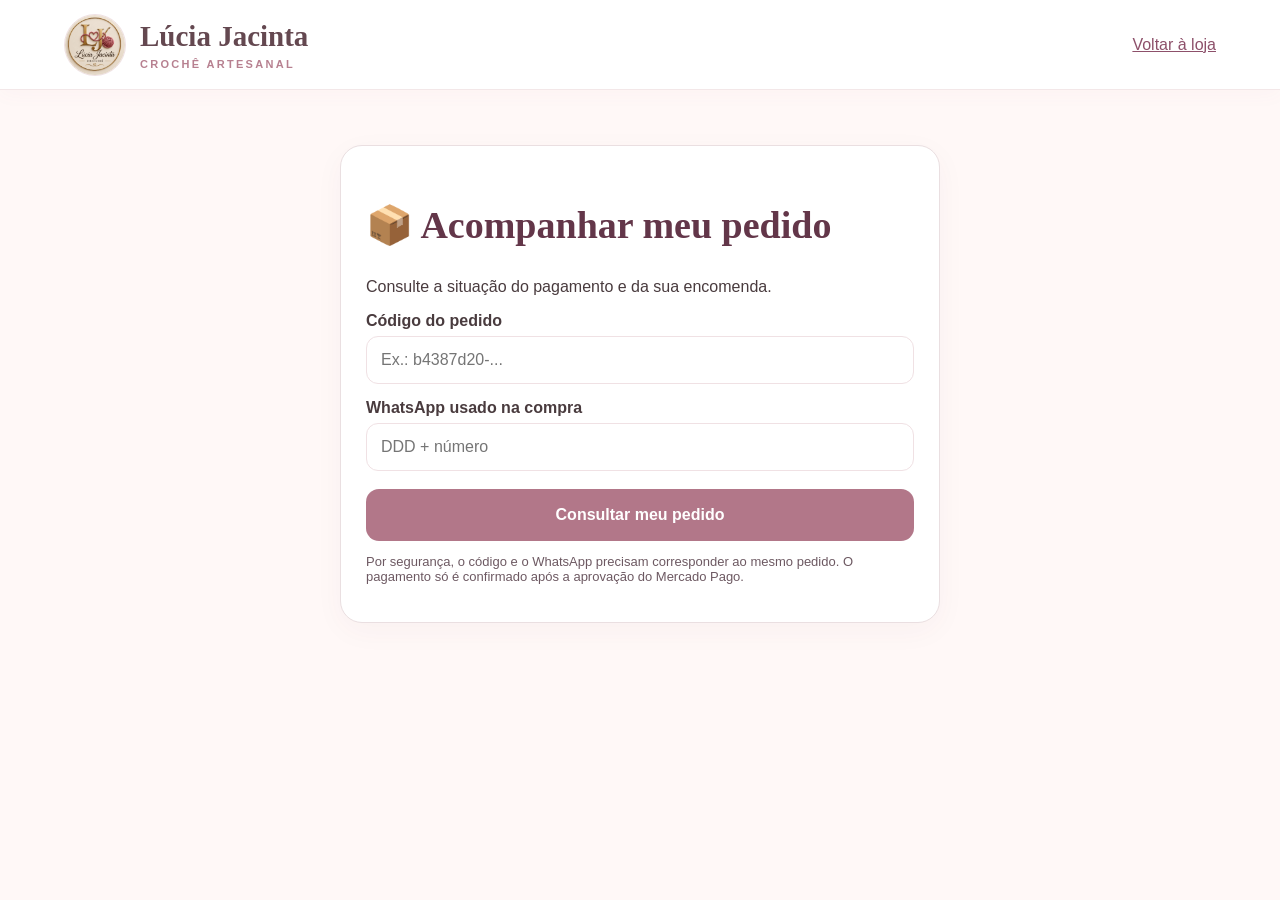
==== acompanhar.html @ 96bd4a97 "Criar pagina publica de acompanhamento de encomendas por codigo e WhatsApp" ====
<!doctype html><html lang="pt-BR"><head><meta charset="utf-8"><meta name="viewport" content="width=device-width,initial-scale=1"><title>Acompanhar encomenda | Lúcia Jacinta Crochê</title><link rel="stylesheet" href="style.css?v=466"><style>body{background:#fff8f7}.track-wrap{max-width:640px;margin:35px auto;padding:20px}.track-card{background:#fff;border:1px solid #eadfe1;border-radius:22px;padding:25px;box-shadow:0 8px 30px #6336490a}.track-card h1{font:700 clamp(26px,6vw,38px) Georgia,serif;color:#633649}.track-card label{display:block;margin:15px 0 6px;font-weight:600}.track-card input{width:100%;box-sizing:border-box}.track-card button{width:100%;margin-top:18px}.track-result{margin-top:20px;border-radius:15px;background:#fff6f9;padding:18px;line-height:1.7}.track-steps{display:grid;gap:8px;margin:12px 0}.track-step{padding:10px;border-radius:10px;background:#f2edf0;color:#796e73}.track-step.done{background:#e6f5ea;color:#236c42}.track-step.current{outline:2px solid #a96783;font-weight:700}.track-note{font-size:13px;color:#6d5962}a{color:#8d506a}</style></head><body><header class="header"><a href="/" class="brand"><img src="assets/logo.jpg" alt=""><span><strong>Lúcia Jacinta</strong><small>CROCHÊ ARTESANAL</small></span></a><a href="/">Voltar à loja</a></header><main class="track-wrap"><section class="track-card"><h1>📦 Acompanhar meu pedido</h1><p>Consulte a situação do pagamento e da sua encomenda.</p><form id="trackForm"><label for="code">Código do pedido</label><input class="field" id="code" required placeholder="Ex.: b4387d20-..." autocomplete="off"><label for="phone">WhatsApp usado na compra</label><input class="field" id="phone" type="tel" inputmode="tel" required placeholder="DDD + número" autocomplete="tel"><button class="btn" id="lookup" type="submit">Consultar meu pedido</button></form><div id="result" class="track-result" role="status" aria-live="polite" hidden></div><p class="track-note">Por segurança, o código e o WhatsApp precisam corresponder ao mesmo pedido. O pagamento só é confirmado após a aprovação do Mercado Pago.</p></section></main><script>(()=>{'use strict';const $=x=>document.getElementById(x);const qs=new URLSearchParams(location.search);if(qs.get('id'))$('code').value=qs.get('id');const names={recebido:'Pedido recebido',producao:'Em produção',pronto:'Pronto para envio',enviado:'Enviado',entregue:'Entregue'};const stages=Object.keys(names);$('trackForm').addEventListener('submit',async e=>{e.preventDefault();const id=$('code').value.trim(),phone=$('phone').value.replace(/\D/g,'');const el=$('result');el.hidden=false;el.textContent='Consultando pedido...';$('lookup').disabled=true;try{const r=await fetch('/api/status-pedido?tracking=1&id='+encodeURIComponent(id)+'&phone='+encodeURIComponent(phone),{cache:'no-store'});const data=await r.json();if(!r.ok)throw Error(data.error||'Não foi possível consultar');const payment={approved:'✅ Pagamento confirmado',pending:'⏳ Aguardando pagamento',rejected:'❌ Pagamento recusado',cancelled:'❌ Pagamento cancelado',refunded:'↩️ Pagamento estornado'}[data.status]||'⏳ Pagamento em análise';el.replaceChildren();const title=document.createElement('strong');title.textContent=payment;el.append(title);if(data.status==='approved'){const heading=document.createElement('p');heading.textContent='Andamento da encomenda:';el.append(heading);const list=document.createElement('div');list.className='track-steps';const n=stages.indexOf(data.andamento);stages.forEach((stage,i)=>{const step=document.createElement('div');step.className='track-step'+(i<=n?' done':'')+(i===n?' current':'');step.textContent=(i<=n?'✓ ':'○ ')+names[stage];list.append(step)});el.append(list)}else{const note=document.createElement('p');note.textContent='O andamento da produção ficará disponível após a confirmação do pagamento.';el.append(note)}}catch(err){el.textContent=err.message}finally{$('lookup').disabled=false}})})();</script></body></html>
---- style.css ----
:root{--wine:#633649;--pink:#a26980;--ink:#36292e;--muted:#776d70;--bg:#fffaf8;--line:#eadfe3}*{box-sizing:border-box}html{scroll-behavior:smooth}body{margin:0;background:var(--bg);color:var(--ink);font-family:Arial,Helvetica,sans-serif}button,input,select{font:inherit}button{cursor:pointer}a{color:inherit}.header{height:90px;background:#fff;display:flex;align-items:center;justify-content:space-between;gap:12px;padding:12px max(5%,calc((100% - 1180px)/2));border-bottom:1px solid var(--line);position:relative;z-index:2}.brand{display:flex;align-items:center;gap:14px;text-decoration:none;min-width:0}.brand img{width:62px;height:62px;object-fit:cover;border-radius:50%;border:1px solid var(--line)}.brand strong{display:block;font:700 clamp(20px,3vw,29px) Georgia,serif;white-space:nowrap}.brand small{display:block;color:var(--pink);font-weight:700;letter-spacing:2.3px;margin-top:5px;font-size:11px}.bag{border:1px solid var(--line);background:white;padding:11px 15px;border-radius:40px;white-space:nowrap;font-weight:700}.bag b{display:inline-grid;place-items:center;min-width:36px;height:36px;padding:0 8px;border-radius:50%;background:var(--wine);color:#fff;margin-left:5px}.hero{background:linear-gradient(140deg,#fffaf8,#f9eaed);padding:66px 5% 58px}.hero-content{max-width:1140px;margin:auto;display:grid;grid-template-columns:1.15fr .85fr;gap:36px;align-items:center}.eyebrow{display:block;color:#a16a7e;font-size:12px;font-weight:800;letter-spacing:3px}.hero h1{font:700 clamp(44px,6vw,75px)/1.08 Georgia,serif;margin:24px 0}.hero h1 em{color:var(--pink)}.hero p{font-size:19px;line-height:1.7;color:var(--muted);max-width:570px}.btn{display:inline-block;border:0;background:var(--wine);color:white;text-decoration:none;border-radius:13px;padding:17px 24px;font-weight:700;margin-top:16px;text-align:center}.btn:hover{background:#4c2938}.features{color:var(--wine);font-weight:700;line-height:2.2;margin-top:26px}.hero-art{text-align:center;display:flex;flex-direction:column;align-items:center;gap:10px}.hero-art img{display:block;width:min(100%,390px);aspect-ratio:1;object-fit:cover;border-radius:50%;filter:drop-shadow(0 15px 24px #63364925)}.hero-art span{background:#fff;padding:17px 22px;border-radius:18px;font:23px Georgia,serif;box-shadow:0 10px 28px #63364915}.section{max-width:1180px;margin:auto;padding:75px 5%}.section h2,.about h2{font:700 clamp(32px,4vw,46px)/1.16 Georgia,serif;margin:12px 0}.muted{color:var(--muted)}.tools{display:flex;gap:12px;margin:28px 0;flex-wrap:wrap}.tools input,.tools select,.field{border:1px solid var(--line);border-radius:12px;padding:14px;background:white;color:var(--ink)}.tools input{flex:1;min-width:180px}.tools select{min-width:190px}.products{display:grid;grid-template-columns:repeat(3,minmax(0,1fr));gap:22px}.product{background:white;border:1px solid var(--line);border-radius:18px;overflow:hidden;box-shadow:0 8px 28px #6336490a}.product img{width:100%;aspect-ratio:1;object-fit:cover;background:#f5edf0}.product-body{padding:17px}.product h3{font:700 22px Georgia,serif;margin:8px 0}.product .price{color:var(--wine);font-weight:800;font-size:19px}.product button{width:100%;border:0;background:var(--wine);color:white;padding:12px;border-radius:10px;font-weight:700}.about{text-align:center;background:#f4e8eb;padding:65px 6%}.about img{display:block;width:140px;height:140px;object-fit:cover;border-radius:50%;margin:0 auto 22px}.about p{max-width:560px;margin:16px auto;line-height:1.8;color:var(--muted)}footer{text-align:center;padding:30px;color:var(--muted)}.backdrop{position:fixed;inset:0;background:#0007;z-index:10}.backdrop[hidden]{display:none}.cart-panel{position:fixed;right:0;top:0;height:100dvh;width:min(420px,100%);background:white;z-index:11;box-shadow:-8px 0 35px #0002;display:flex;flex-direction:column;transform:translateX(110%);transition:transform .25s}.cart-panel.open{transform:translateX(0)}.cart-head,.cart-footer{padding:22px;border-bottom:1px solid var(--line)}.cart-head{display:flex;align-items:center;justify-content:space-between}.cart-head h2{margin:0;font:700 28px Georgia,serif}.icon-btn{border:0;background:transparent;font-size:22px}.cart-footer{border-top:1px solid var(--line);margin-top:auto}.cart-footer p{display:flex;justify-content:space-between}.full{width:100%}#cartItems{padding:18px 22px;overflow:auto}.cart-item{border-bottom:1px solid var(--line);padding:14px 0}.cart-item strong{display:block}.cart-item button{margin:8px 5px 0 0;border:1px solid var(--line);border-radius:8px;padding:6px 11px;background:white}.admin-shell{max-width:1100px;margin:0 auto;padding:32px 5%}.admin-card{background:white;border:1px solid var(--line);border-radius:18px;padding:24px;margin-bottom:20px}.admin-card h2{font:700 27px Georgia,serif}.admin-grid{display:grid;grid-template-columns:repeat(2,minmax(0,1fr));gap:14px}.admin-grid label{display:flex;flex-direction:column;gap:6px;font-weight:700}.admin-grid .wide{grid-column:1/-1}.admin-grid textarea{min-height:90px;resize:vertical}.admin-list{display:grid;gap:10px}.admin-item{display:flex;gap:12px;align-items:center;justify-content:space-between;padding:12px;border:1px solid var(--line);border-radius:12px}.admin-item img{width:65px;height:65px;object-fit:cover;border-radius:8px}.admin-item button,.secondary-btn{border:1px solid var(--line);border-radius:8px;padding:9px;background:white}.error{color:#a02742}.success{color:#286b45}[hidden]{display:none!important}@media(max-width:700px){.header{height:82px;padding:10px 4%}.brand img{width:50px;height:50px}.brand{gap:9px}.brand strong{font-size:clamp(17px,4.5vw,24px)}.brand small{font-size:9px;letter-spacing:1.4px}.bag{padding:8px;font-size:13px}.bag b{min-width:30px;height:30px}.hero{padding:36px 5% 42px}.hero-content{grid-template-columns:minmax(0,1fr);gap:24px}.hero h1{font-size:clamp(37px,9.5vw,52px);margin:17px 0;overflow-wrap:break-word}.hero p{font-size:16px;line-height:1.65}.features{margin-top:20px;font-size:14px}.hero-art img{width:min(70vw,270px)}.hero-art span{font-size:19px;padding:14px 17px}.section{padding:45px 5%}.products{grid-template-columns:repeat(2,minmax(0,1fr));gap:12px}.product-body{padding:12px}.product h3{font-size:17px}.product .price{font-size:16px}.tools select{flex:1}.admin-grid{grid-template-columns:1fr}}@media(max-width:380px){.products{grid-template-columns:1fr}.brand strong{font-size:17px}}


/* V3.5.1 — refinamentos para celular */
@media(max-width:700px){
  .hero-content{gap:18px}
  .hero-art{margin-top:2px}
  .hero-art img{width:min(68vw,255px);object-fit:contain}
  .hero-art span{position:static;transform:none}
  .hero p{margin-bottom:16px}
  .features{line-height:1.9}
}
button:focus-visible,a:focus-visible,input:focus-visible,select:focus-visible,textarea:focus-visible{outline:3px solid #a26980;outline-offset:2px}

.secondary-checkout{margin-top:10px;background:#fff!important;color:#633649!important;border:1px solid #633649!important}.checkout-note{display:block;margin-top:12px;color:#665b60;line-height:1.5}.admin-card,.admin-grid,.admin-grid label{min-width:0}.admin-grid input,.admin-grid textarea{max-width:100%;box-sizing:border-box}.admin-item{overflow-wrap:anywhere}

/* V3.7 — atmosfera acolhedora, casa e artesanato */
:root{--wine:#694b43;--pink:#a77775;--ink:#3d322d;--muted:#766e65;--bg:#fcf8f2;--line:#e9dfd2}
body{background:var(--bg)}
.header{background:#fffdf9;border-bottom-color:#e8dfd1;box-shadow:0 2px 16px #4e39200a}
.brand small{color:#98736b}
.bag{background:#f9f2e9;border-color:#e9dccc}
.bag b{background:#795449}
.hero{background:radial-gradient(circle at 85% 12%,#f5e4d9 0,transparent 45%),linear-gradient(135deg,#fffaf1 0%,#f6eee5 62%,#f5e7df 100%);position:relative}
.hero h1{letter-spacing:-1.6px}
.hero h1 em{color:#a16d69}
.hero p{color:#6f625a}
.eyebrow{color:#a17469}
.features{color:#79574b}
.hero-art img{border:8px solid #fffaf3;box-shadow:0 20px 50px #7d5e4429}
.hero-art span{background:#fffdf9;color:#77574e;border:1px solid #f0e2d5}
.btn,.product button{background:#755348;border-radius:12px;transition:transform .18s,background .18s,box-shadow .18s}
.btn:hover,.product button:hover{background:#5c4037;transform:translateY(-2px);box-shadow:0 9px 20px #5c40371d}
.section{padding-top:82px;padding-bottom:85px}
.section h2,.about h2{color:#4e3b32}
.tools input,.tools select{border-color:#e4d9cc;background:#fffefa}
.product{border:1px solid #eadfd3;border-radius:22px;background:#fffdfa;box-shadow:0 12px 32px #6d503510;transition:transform .2s,box-shadow .2s}
.product:hover{transform:translateY(-4px);box-shadow:0 18px 38px #6d50351c}
.product img{background:#f4ede3}
.product-body{padding:20px}
.product .price{color:#795449}
.about{background:linear-gradient(145deg,#f4e8dd,#f8efe5);border-top:1px solid #e9dccc;border-bottom:1px solid #e9dccc}
.about img{border:6px solid #fff9f2;box-shadow:0 10px 24px #71513b1f}
.cart-panel{background:#fffdf9}
.cart-footer{background:#fcf6ed}
.secondary-checkout{background:#755348!important;color:#fff!important;border-color:#755348!important}
.secondary-checkout:hover{background:#5c4037!important}
.checkout-note{color:#76685e}
@media(max-width:700px){.hero{padding-top:42px}.hero h1{letter-spacing:-.8px}.section{padding-top:56px;padding-bottom:62px}.product-body{padding:14px}.product{border-radius:16px}.hero-art img{border-width:5px}}

/* V3.8: navegação por abas e inspiração de ambientes */
.site-tabs{display:flex;justify-content:center;gap:12px;padding:13px 18px;background:#fffdf9;border-bottom:1px solid #eadfd3;position:relative;z-index:2;overflow-x:auto;scrollbar-width:thin}
.site-tabs a{display:inline-flex;align-items:center;justify-content:center;text-align:center;white-space:nowrap;padding:12px 19px;border-radius:30px;text-decoration:none;color:#735c50;font-weight:700;font-size:14px;transition:.2s}
.site-tabs a:hover,.site-tabs a.active{background:#755348;color:white}
.tab-view[hidden]{display:none!important}
.story-page,.inspiration-page{max-width:1180px;margin:0 auto;padding:75px 5% 90px;min-height:62vh}
.story-layout{display:grid;grid-template-columns:.85fr 1.15fr;align-items:center;gap:65px}
.story-visual{background:linear-gradient(145deg,#f4e5da,#e9d1c1);border-radius:34px;padding:50px 30px;text-align:center;box-shadow:0 20px 45px #65473112}
.story-visual img{width:min(75%,290px);aspect-ratio:1;object-fit:cover;border-radius:50%;border:9px solid #fffaf4;box-shadow:0 16px 35px #624c3922}
.story-visual span{display:block;margin-top:22px;font:italic 24px Georgia,serif;color:#795449}
.story-copy h1,.inspiration-intro h1{font:700 clamp(36px,4.7vw,58px)/1.15 Georgia,serif;color:#513c32;margin:17px 0 24px}
.story-copy p,.inspiration-intro p{font-size:17px;line-height:1.85;color:#71645c}
.inspiration-intro{text-align:center;max-width:750px;margin:0 auto 40px}
.room-grid{display:grid;grid-template-columns:repeat(2,minmax(0,1fr));gap:25px}
.room-card{border-radius:25px;overflow:hidden;background:#fffdf9;border:1px solid #e9dccc;box-shadow:0 14px 36px #674a3411}
.room-art{min-height:215px;display:grid;place-items:center;font-size:92px;background:linear-gradient(145deg,#f3e8db,#dfc9b6)}
.room-kitchen .room-art{background:linear-gradient(145deg,#f3eee1,#d9dfcf)}
.room-bath .room-art{background:linear-gradient(145deg,#f5e8e2,#d9dfe0)}
.room-table .room-art{background:linear-gradient(145deg,#f7eddf,#e6d4bd)}
.room-copy{padding:25px 29px 29px}
.room-copy small{color:#9b7665;font-weight:800;letter-spacing:2px}
.room-copy h2{font:700 29px Georgia,serif;margin:10px 0;color:#513c32}
.room-copy p{color:#76685e;line-height:1.65}
.room-copy a{display:inline-block;margin-top:10px;color:#755348;font-weight:800}
.inspiration-note{text-align:center;margin-top:30px;color:#85766b;font-size:13px}
@media(max-width:700px){.site-tabs{justify-content:flex-start;gap:5px;padding:10px}.site-tabs a{font-size:12px;padding:10px 12px}.story-page,.inspiration-page{padding:45px 5% 65px}.story-layout{grid-template-columns:1fr;gap:30px}.story-visual{padding:32px 18px}.story-visual img{width:180px}.room-grid{grid-template-columns:1fr;gap:18px}.room-art{min-height:160px;font-size:72px}.room-copy{padding:20px}.room-copy h2{font-size:25px}}

/* V3.9 — ajustes finais de navegação e apresentação mobile */
.site-tabs{gap:8px;align-items:center}
.site-tabs a{background:transparent!important;color:#735c50!important;border:1px solid transparent;flex-shrink:0}
.site-tabs a:hover{background:#f4ebe3!important;color:#65483d!important}
.site-tabs a.active,.site-tabs a[aria-current="page"]{background:#755348!important;color:#fff!important;border-color:#755348!important}
.site-tabs a:not(.active){box-shadow:none!important}
.hero-art img{width:min(100%,260px)}
.hero-art span{font-size:18px;padding:11px 18px}
@media(max-width:700px){
.header{height:74px}
.brand img{width:45px;height:45px}
.brand strong{font-size:clamp(17px,4.3vw,23px)}
.site-tabs{display:grid;grid-template-columns:.68fr 1.12fr 1.45fr;gap:5px;padding:9px 8px;overflow:visible}
.site-tabs a{white-space:normal;line-height:1.2;min-height:44px;font-size:clamp(10px,2.6vw,13px);padding:7px 4px;border-radius:12px;letter-spacing:-.2px}
.hero{padding:28px 5% 30px}
.hero-content{gap:12px}
.hero h1{font-size:clamp(31px,8vw,43px);line-height:1.12;margin:12px 0}
.hero p{font-size:15px;line-height:1.55;margin:0 0 9px}
.hero .eyebrow{font-size:10px;letter-spacing:2px}
.hero .btn{padding:13px 18px;margin-top:10px}
.features{margin-top:12px;line-height:1.65;font-size:12px}
.hero-art{margin-top:0}
.hero-art img{width:min(42vw,155px);border-width:4px}
.hero-art span{font-size:14px;padding:8px 12px}
.section{padding-top:35px}
}

/* V4.1 — vitrine delicada rosé e creme */
:root{--wine:#a56b7b;--pink:#b77e8e;--ink:#493b3e;--muted:#807278;--bg:#fffaf9;--line:#f0e1e4}
body{background:var(--bg);color:var(--ink)}
.top-ribbon{text-align:center;background:#b78090;color:#fff;font-size:12px;font-weight:700;letter-spacing:.35px;padding:9px 10px}
.header{background:#fff;box-shadow:0 3px 20px #a56b7b0a;border-color:#f3e7e8}
.brand strong{color:#644850}.brand small{color:#b78090}
.bag{background:#fff8f8;border-color:#edd8de;color:#76515d}.bag b{background:#b78090}
.hero{background:radial-gradient(circle at 80% 15%,#f5dfe5 0,transparent 45%),linear-gradient(125deg,#fffdfb 0%,#fff4f5 55%,#f7e9e9 100%);padding:62px 5%}
.hero h1{color:#543b44;letter-spacing:-1.5px;font-size:clamp(43px,5.4vw,70px)}
.hero h1 em{color:#b67a8b;font-style:italic}
.hero p{color:#76666c;line-height:1.7}
.eyebrow{color:#b27789}
.btn,.product button{background:#b27789;color:white;border-radius:13px}
.btn:hover,.product button:hover{background:#925d70}
.features{color:#a46d7c}
.hero-art img{border-color:#fff;box-shadow:0 18px 55px #b6809130}
.hero-art span{color:#946777;background:#fffdfd;border-color:#f3dfe5}
.trust-strip{display:grid;grid-template-columns:repeat(3,1fr);gap:15px;max-width:1180px;margin:0 auto;padding:24px 5%;border-bottom:1px solid #f0e3e7}
.trust-strip>div{text-align:center;padding:9px 10px}
.trust-strip strong{display:block;font-size:14px;color:#926170;margin-bottom:6px}
.trust-strip span{font-size:12px;color:#82757b}
.section{padding-top:65px}
.section h2,.brand-story h2,.how-order h2,.faq-section h2{font:700 clamp(29px,4vw,44px)/1.2 Georgia,serif;color:#64454f}
.category-shortcuts{display:flex;gap:9px;flex-wrap:wrap;margin:25px 0 14px}
.category-shortcuts button{border:1px solid #ead5dc;background:#fff;color:#946878;padding:10px 17px;border-radius:30px;font-weight:700;font-size:13px}
.category-shortcuts button.selected,.category-shortcuts button:hover{background:#b27789;color:#fff}
.tools{margin:12px 0 25px}.tools input,.tools select{background:white;border-color:#ead9de}
.product{background:#fff;border:1px solid #f0e1e4;box-shadow:0 12px 34px #ab788c12;border-radius:20px}
.product img{background:#fdf2f5;display:block}
.product-body{padding:18px}.product h3{color:#634751}
.product .price{color:#ac6c80}
.product button{padding:13px}
.product .product-description{color:#807278;font-size:13px;line-height:1.5;min-height:1.5em}
.brand-story{background:linear-gradient(120deg,#f9ebef,#fff7f7);padding:75px 5%}
.brand-story-inner{max-width:1020px;margin:auto;display:grid;grid-template-columns:300px 1fr;gap:65px;align-items:center}
.story-mark{background:#fff;border-radius:50%;padding:22px;box-shadow:0 15px 45px #b4778a24}
.story-mark img{width:100%;aspect-ratio:1;object-fit:cover;border-radius:50%}
.brand-story h2{margin:13px 0}.brand-story p{font-size:17px;color:#7a6870;line-height:1.8}
.story-link{font-weight:800;color:#a66b7d;text-decoration:none}
.how-order,.faq-section{max-width:1150px;margin:auto;padding:70px 5%;text-align:center}
.order-steps{display:grid;grid-template-columns:repeat(3,1fr);gap:18px;margin-top:30px;text-align:left}
.order-steps article{padding:28px;background:#fff;border:1px solid #f0e1e4;border-radius:20px}
.order-steps b{font:700 30px Georgia,serif;color:#d2a3b1}
.order-steps h3{font:700 22px Georgia,serif;color:#694b55;margin:12px 0}
.order-steps p{color:#817178;line-height:1.6;margin:0}
.faq-section{padding-top:30px;max-width:830px}
.faq-section details{text-align:left;background:#fff;border:1px solid #eedfe3;border-radius:13px;margin:12px 0;padding:17px 20px}
.faq-section summary{cursor:pointer;font-weight:700;color:#694d56}
.faq-section details p{color:#817178;line-height:1.7;margin-bottom:0}
.floating-whatsapp{position:fixed;right:18px;bottom:18px;z-index:8;background:#288d61;color:white;padding:13px 18px;border-radius:40px;box-shadow:0 8px 28px #214c3b44;text-decoration:none;font-weight:800;font-size:14px}
footer{background:#f9edef;color:#826d75;padding:35px 15px;font-size:13px}
footer p{margin:7px 0}.footer-brand{font:700 23px Georgia,serif;color:#7f5866;margin-bottom:9px}.footer-brand span{color:#c58c9e}
.secondary-checkout{background:#b27789!important;border-color:#b27789!important;color:white!important}
@media(max-width:700px){
.top-ribbon{font-size:10px;padding:8px}
.header{height:70px}.brand img{width:44px;height:44px}
.hero{padding:30px 5% 30px}
.hero-content{gap:13px}
.hero h1{font-size:clamp(32px,8.2vw,43px);line-height:1.14;letter-spacing:-.8px;margin:13px 0}
.hero p{font-size:15px;line-height:1.55;margin:0 0 9px}
.hero .eyebrow{font-size:10px;letter-spacing:1.8px}
.hero .btn{padding:13px 17px;margin-top:9px}
.features{font-size:12px;line-height:1.7;margin-top:13px}
.hero-art img{width:min(40vw,145px);border-width:4px}
.hero-art span{font-size:13px;padding:8px 12px}
.trust-strip{grid-template-columns:1fr 1fr;gap:0;padding:14px 3%}
.trust-strip>div{padding:9px 5px}
.trust-strip>div:last-child{grid-column:1/-1}
.trust-strip strong{font-size:12px}.trust-strip span{font-size:11px}
.section{padding-top:40px}
.category-shortcuts{flex-wrap:nowrap;overflow-x:auto;padding-bottom:6px;scrollbar-width:thin}
.category-shortcuts button{white-space:nowrap;padding:9px 13px}
.product-body{padding:12px}.product h3{font-size:17px}
.product .product-description{font-size:12px}
.brand-story{padding:42px 6%}
.brand-story-inner{grid-template-columns:1fr;gap:22px;text-align:center}
.story-mark{max-width:155px;margin:auto;padding:10px}
.brand-story p{font-size:15px}
.how-order,.faq-section{padding:45px 5%}
.order-steps{grid-template-columns:1fr;gap:12px}
.order-steps article{padding:20px}
.floating-whatsapp{right:12px;bottom:12px;padding:13px;border-radius:50%;width:49px;height:49px;display:grid;place-items:center;font-size:24px}
.floating-whatsapp span{display:none}
}

/* V4.3 — abertura delicada animada */
.welcome-screen{position:fixed;inset:0;z-index:100;background:radial-gradient(circle at 50% 40%,#fff 0%,#fff9f9 43%,#f6e4e9 100%);display:grid;place-items:center;overflow:hidden;transition:opacity .6s ease,visibility .6s ease}
.welcome-screen.welcome-hide{opacity:0;visibility:hidden;pointer-events:none}
.welcome-glow{position:absolute;width:min(86vw,440px);height:min(86vw,440px);border:1px solid #e9cbd5;border-radius:50%;box-shadow:0 0 0 25px #f8e9ee99,0 0 0 55px #f7e8ed70;animation:welcomePulse 2.6s ease-in-out infinite}
.welcome-center{position:relative;text-align:center;padding:25px;width:100%;max-width:410px;animation:welcomeRise .85s both}
.welcome-logo-wrap{width:min(66vw,250px);height:min(66vw,250px);margin:0 auto 26px;border-radius:50%;overflow:hidden;background:#f8e9e6;border:7px solid #fff;box-shadow:0 16px 50px #a7728640;animation:welcomeFloat 3s ease-in-out infinite}
.welcome-logo{display:block;width:100%;height:100%;object-fit:cover;border-radius:50%}
.welcome-title{font:700 clamp(25px,7vw,36px) Georgia,serif;color:#76505e}
.welcome-center p{color:#ac7888;font:italic 19px Georgia,serif;margin:12px 0 22px}
.welcome-sound,.welcome-skip{display:block;margin:9px auto;border:1px solid #dfbdc8;background:#fffafc;color:#97677a;border-radius:30px;padding:11px 19px;font-weight:700}
.welcome-skip{background:#b27789;color:#fff;border-color:#b27789}
@keyframes welcomeRise{from{opacity:0;transform:translateY(22px) scale(.96)}to{opacity:1;transform:translateY(0) scale(1)}}
@keyframes welcomeFloat{0%,100%{transform:translateY(0)}50%{transform:translateY(-9px)}}
@keyframes welcomePulse{0%,100%{transform:scale(.96);opacity:.65}50%{transform:scale(1.04);opacity:1}}
@media(prefers-reduced-motion:reduce){.welcome-glow,.welcome-center,.welcome-logo-wrap{animation:none}.welcome-screen{transition:none}}

/* V4.6 — mensagens de destaque rotativas */
.hero-announcement{min-height:300px}
.hero-message-in{animation:heroMessageIn .65s ease both}
@keyframes heroMessageIn{from{opacity:.2;transform:translateY(10px)}to{opacity:1;transform:translateY(0)}}
.hero-dots{display:flex;align-items:center;gap:10px;margin:10px 0 6px}
.hero-dots button{appearance:none;width:12px;height:12px;border:1px solid #bb8293;background:#fff;border-radius:20px;padding:0;transition:width .3s,background .3s}
.hero-dots button.active{width:34px;background:#b27789;border-color:#b27789}
.hero-dots button:focus-visible{outline:3px solid #9a6175;outline-offset:3px}
@media(max-width:700px){.hero-announcement{min-height:235px}.hero-dots{margin-top:5px}}
@media(max-width:380px){.hero-announcement{min-height:270px}}
@media(prefers-reduced-motion:reduce){.hero-message-in{animation:none}.hero-dots button{transition:none}}

/* Checkout mobile: campos sempre contidos na sacola */
#customerDetails{width:100%;min-width:0;max-width:100%;box-sizing:border-box;overflow-wrap:anywhere}
#customerDetails *,#customerDetails *::before,#customerDetails *::after{box-sizing:border-box}
#customerDetails input,#customerDetails textarea{display:block;width:100%;max-width:100%;min-width:0;box-sizing:border-box;font:inherit}
#customerDetails>div{min-width:0;width:100%;max-width:100%}
#customerDetails>div>input{min-width:0;width:100%;max-width:100%}
#customerDetails textarea{resize:vertical;white-space:normal;overflow-wrap:break-word}
@media(max-width:420px){#customerDetails>div{grid-template-columns:minmax(0,1fr) minmax(0,1fr)!important;gap:8px!important}#customerDetails input,#customerDetails textarea{font-size:16px;padding:12px 10px}#customerDetails{gap:10px!important}}

/* Sacola: formulario rolavel e acoes sempre visiveis no rodape */
.cart-panel{min-height:0;overflow:hidden}
.cart-head{flex:0 0 auto}
.cart-footer{flex:1 1 auto;min-height:0;overflow-y:auto;overscroll-behavior:contain;margin-top:0;padding-bottom:max(24px,env(safe-area-inset-bottom));-webkit-overflow-scrolling:touch}
#cartItems{flex:0 1 auto;min-height:0;max-height:24vh;overflow-y:auto}
.cart-footer #customerDetails{padding-bottom:12px!important}
.cart-footer #checkoutOnline,.cart-footer #checkout{position:relative;display:block;width:100%;margin-top:10px}
.cart-footer #checkoutOnline[hidden]{display:none}
@media(max-width:700px){.cart-panel{height:100dvh;max-height:100dvh}.cart-head{padding:16px 20px}.cart-footer{padding:16px 20px max(26px,env(safe-area-inset-bottom))}#cartItems{padding:10px 20px;max-height:18vh}}

/* V4.7: sacola com rolagem unica, acoes fixas e campos animados */
.cart-panel{display:flex;flex-direction:column;height:100dvh;max-height:100dvh;overflow:hidden}
.cart-head{flex:0 0 auto;min-height:76px;z-index:2;background:#fff}
.cart-scroll{flex:1 1 auto;min-height:0;overflow-y:auto;overflow-x:hidden;overscroll-behavior:contain;-webkit-overflow-scrolling:touch}
.cart-scroll #cartItems{max-height:none;overflow:visible;min-height:0;padding:14px 20px}
.cart-scroll .cart-footer{display:block;overflow:visible;flex:none;margin:0;padding:16px 20px 20px;border-top:1px solid var(--line);background:#fff8f0}
.cart-actions{flex:0 0 auto;z-index:3;background:#fffaf8;border-top:1px solid var(--line);padding:12px 20px max(12px,env(safe-area-inset-bottom));box-shadow:0 -5px 20px #36292e12;display:grid;gap:9px}
.cart-actions .btn{width:100%;display:block;margin:0!important;min-height:48px;border-radius:13px;transition:transform .18s ease,box-shadow .18s ease,filter .18s ease}
.cart-actions .btn:active{transform:scale(.98)}
.cart-actions .btn:not(:disabled):hover{filter:brightness(1.04);box-shadow:0 6px 16px #63364924}
.cart-actions #checkoutOnline[hidden]{display:none!important}
.cart-actions .checkout-note{font-size:11px;line-height:1.35;text-align:center;display:block;color:var(--muted)}
#customerDetails .field{transition:border-color .2s ease,box-shadow .2s ease,background-color .2s ease,transform .2s ease;border-radius:14px}
#customerDetails .field:focus{outline:0;border-color:#b27789;box-shadow:0 0 0 3px #b2778926;background:#fff;transform:translateY(-1px)}
#customerDetails .field:not(:placeholder-shown):valid{background:#fffdfd}
#zipLookupStatus:not(:empty){padding:8px 11px;background:#f4e9ed;border-radius:10px;animation:checkoutFade .3s ease}
.cart-panel.open .cart-actions{animation:checkoutFade .25s ease both}
@keyframes checkoutFade{from{opacity:.6;transform:translateY(8px)}to{opacity:1;transform:translateY(0)}}
@media(max-width:700px){.cart-scroll #cartItems{max-height:none;padding:12px 18px}.cart-scroll .cart-footer{padding:14px 18px}.cart-actions{padding:10px 18px max(12px,env(safe-area-inset-bottom))}.cart-head{padding:14px 18px}}
@media(prefers-reduced-motion:reduce){#customerDetails .field,.cart-actions .btn{transition:none}.cart-panel.open .cart-actions,#zipLookupStatus:not(:empty){animation:none}}

/* V4.8: cabeçalho premium e controles da sacola perfeitamente alinhados */
.cart-head{background:linear-gradient(125deg,#fff 0%,#fff4f7 100%);border-bottom:1px solid #e9d5dd;box-shadow:0 3px 15px #6336490b;min-height:84px}
.cart-head h2{display:flex;align-items:center;gap:10px;font:700 clamp(24px,5.5vw,32px) Georgia,serif;color:#633649;letter-spacing:-.5px;min-width:0}
.cart-head-icon{display:inline-grid;place-items:center;width:40px;height:40px;flex:0 0 40px;border-radius:14px;background:#f4dce5;font:22px Arial,sans-serif;box-shadow:inset 0 0 0 1px #e9c7d4}
.cart-head .icon-btn{width:44px;height:44px;flex:0 0 44px;border-radius:50%;display:grid;place-items:center;transition:background .2s,transform .2s;color:#633649}
.cart-head .icon-btn:hover,.cart-head .icon-btn:focus-visible{background:#f5dfe7;transform:rotate(90deg)}
.cart-scroll #cartItems{padding:16px 20px 20px!important;max-height:none!important;overflow:visible!important;flex:none!important}
.cart-item{display:flex;flex-direction:column;gap:5px;min-height:136px;padding:14px 0 20px!important;overflow:visible}
.cart-item strong{font-size:17px;line-height:1.35}
.cart-item>span{display:block;color:#6d5962;font-size:15px}
.cart-item-actions{display:flex;align-items:center;justify-content:flex-start;gap:12px;flex-wrap:nowrap;margin-top:7px;min-height:44px}
.cart-quantity{display:flex;align-items:center;gap:8px;flex:0 0 auto}
.cart-item-actions button{margin:0!important;min-width:43px;height:43px;display:inline-flex;align-items:center;justify-content:center;padding:7px 12px;border-radius:12px!important;border:1px solid #e6d9df;background:#fff;transition:transform .18s,background .18s,box-shadow .18s}
.cart-item-actions button:active{transform:scale(.91)}
.cart-item-actions button:hover{background:#f9eaf0;box-shadow:0 3px 10px #63364917}
.cart-item-actions .cart-remove{min-width:0;color:#8a4860;font-weight:600;padding:7px 14px;white-space:nowrap}
@media(max-width:380px){.cart-item-actions{gap:7px}.cart-quantity{gap:6px}.cart-item-actions button{min-width:40px;height:42px;padding:6px 9px}.cart-item-actions .cart-remove{padding:6px 10px}.cart-head-icon{width:34px;height:34px;flex-basis:34px}}
@media(prefers-reduced-motion:reduce){.cart-head .icon-btn,.cart-item-actions button{transition:none}}

/* V4.9: movimento suave e continuo da cestinha e titulo */
.cart-head{overflow:hidden}
.cart-head-icon{will-change:transform;animation:ljBasketSway 2.4s ease-in-out infinite;transform-origin:50% 85%}
.cart-head h2{animation:ljTitleGlide 2.8s ease-in-out infinite;transform-origin:left center;will-change:transform}
@keyframes ljBasketSway{0%,100%{transform:translateX(-3px) rotate(-6deg)}50%{transform:translateX(4px) rotate(6deg)}}
@keyframes ljTitleGlide{0%,100%{transform:translateX(-2px)}50%{transform:translateX(4px)}}
@media(prefers-reduced-motion:reduce){.cart-head-icon,.cart-head h2{animation:none;will-change:auto}}
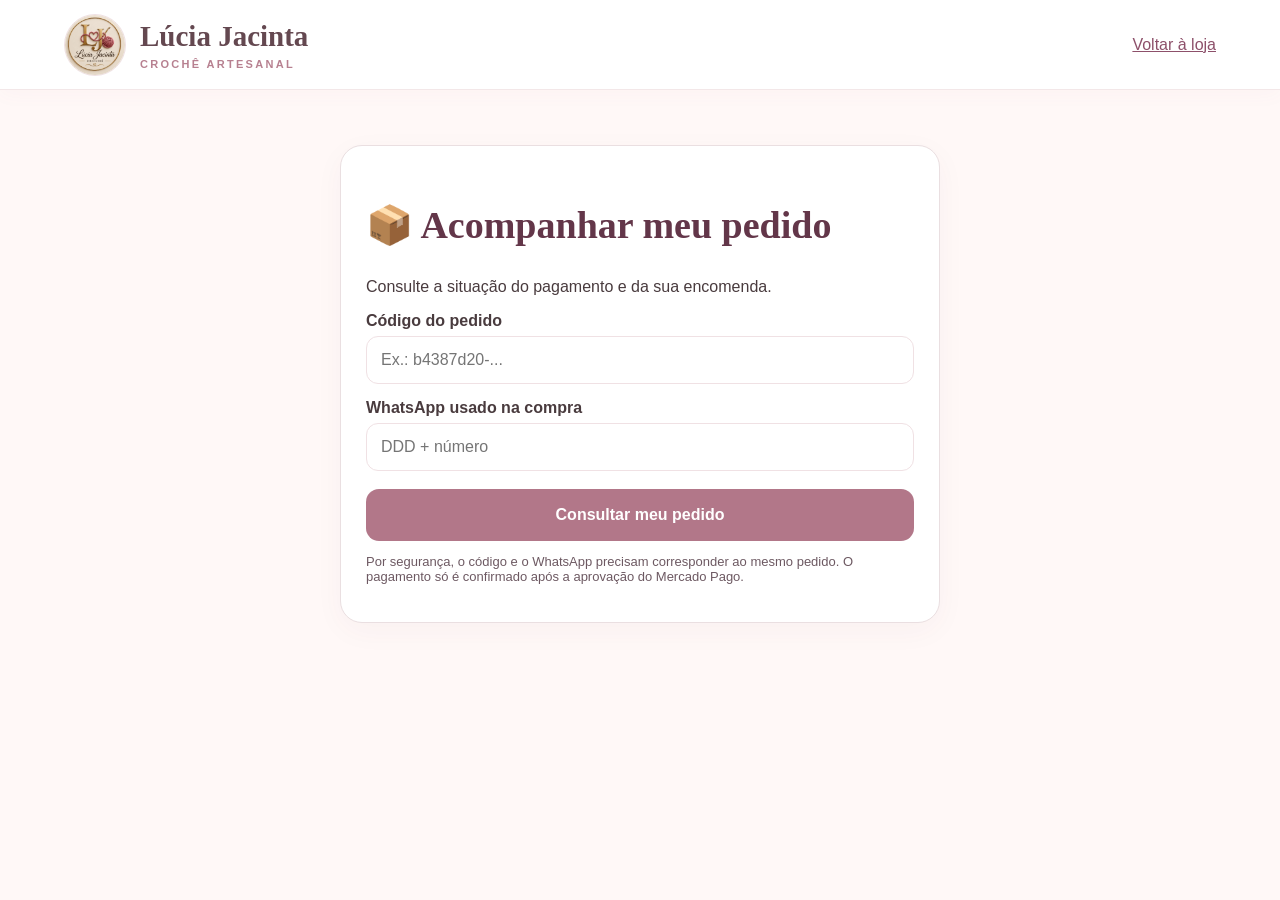
==== commit 71a2efc2: "Melhorar tratamento de erros e andamento no acompanhamento do cliente" ====
--- a/acompanhar.html
+++ b/acompanhar.html
@@ -1 +1 @@
-<!doctype html><html lang="pt-BR"><head><meta charset="utf-8"><meta name="viewport" content="width=device-width,initial-scale=1"><title>Acompanhar encomenda | Lúcia Jacinta Crochê</title><link rel="stylesheet" href="style.css?v=466"><style>body{background:#fff8f7}.track-wrap{max-width:640px;margin:35px auto;padding:20px}.track-card{background:#fff;border:1px solid #eadfe1;border-radius:22px;padding:25px;box-shadow:0 8px 30px #6336490a}.track-card h1{font:700 clamp(26px,6vw,38px) Georgia,serif;color:#633649}.track-card label{display:block;margin:15px 0 6px;font-weight:600}.track-card input{width:100%;box-sizing:border-box}.track-card button{width:100%;margin-top:18px}.track-result{margin-top:20px;border-radius:15px;background:#fff6f9;padding:18px;line-height:1.7}.track-steps{display:grid;gap:8px;margin:12px 0}.track-step{padding:10px;border-radius:10px;background:#f2edf0;color:#796e73}.track-step.done{background:#e6f5ea;color:#236c42}.track-step.current{outline:2px solid #a96783;font-weight:700}.track-note{font-size:13px;color:#6d5962}a{color:#8d506a}</style></head><body><header class="header"><a href="/" class="brand"><img src="assets/logo.jpg" alt=""><span><strong>Lúcia Jacinta</strong><small>CROCHÊ ARTESANAL</small></span></a><a href="/">Voltar à loja</a></header><main class="track-wrap"><section class="track-card"><h1>📦 Acompanhar meu pedido</h1><p>Consulte a situação do pagamento e da sua encomenda.</p><form id="trackForm"><label for="code">Código do pedido</label><input class="field" id="code" required placeholder="Ex.: b4387d20-..." autocomplete="off"><label for="phone">WhatsApp usado na compra</label><input class="field" id="phone" type="tel" inputmode="tel" required placeholder="DDD + número" autocomplete="tel"><button class="btn" id="lookup" type="submit">Consultar meu pedido</button></form><div id="result" class="track-result" role="status" aria-live="polite" hidden></div><p class="track-note">Por segurança, o código e o WhatsApp precisam corresponder ao mesmo pedido. O pagamento só é confirmado após a aprovação do Mercado Pago.</p></section></main><script>(()=>{'use strict';const $=x=>document.getElementById(x);const qs=new URLSearchParams(location.search);if(qs.get('id'))$('code').value=qs.get('id');const names={recebido:'Pedido recebido',producao:'Em produção',pronto:'Pronto para envio',enviado:'Enviado',entregue:'Entregue'};const stages=Object.keys(names);$('trackForm').addEventListener('submit',async e=>{e.preventDefault();const id=$('code').value.trim(),phone=$('phone').value.replace(/\D/g,'');const el=$('result');el.hidden=false;el.textContent='Consultando pedido...';$('lookup').disabled=true;try{const r=await fetch('/api/status-pedido?tracking=1&id='+encodeURIComponent(id)+'&phone='+encodeURIComponent(phone),{cache:'no-store'});const data=await r.json();if(!r.ok)throw Error(data.error||'Não foi possível consultar');const payment={approved:'✅ Pagamento confirmado',pending:'⏳ Aguardando pagamento',rejected:'❌ Pagamento recusado',cancelled:'❌ Pagamento cancelado',refunded:'↩️ Pagamento estornado'}[data.status]||'⏳ Pagamento em análise';el.replaceChildren();const title=document.createElement('strong');title.textContent=payment;el.append(title);if(data.status==='approved'){const heading=document.createElement('p');heading.textContent='Andamento da encomenda:';el.append(heading);const list=document.createElement('div');list.className='track-steps';const n=stages.indexOf(data.andamento);stages.forEach((stage,i)=>{const step=document.createElement('div');step.className='track-step'+(i<=n?' done':'')+(i===n?' current':'');step.textContent=(i<=n?'✓ ':'○ ')+names[stage];list.append(step)});el.append(list)}else{const note=document.createElement('p');note.textContent='O andamento da produção ficará disponível após a confirmação do pagamento.';el.append(note)}}catch(err){el.textContent=err.message}finally{$('lookup').disabled=false}})})();</script></body></html>+<!doctype html><html lang="pt-BR"><head><meta charset="utf-8"><meta name="viewport" content="width=device-width,initial-scale=1"><title>Acompanhar encomenda | Lúcia Jacinta Crochê</title><link rel="stylesheet" href="style.css?v=471"><style>body{background:#fff8f7}.track-wrap{max-width:640px;margin:35px auto;padding:20px}.track-card{background:#fff;border:1px solid #eadfe1;border-radius:22px;padding:25px;box-shadow:0 8px 30px #6336490a}.track-card h1{font:700 clamp(26px,6vw,38px) Georgia,serif;color:#633649}.track-card label{display:block;margin:15px 0 6px;font-weight:600}.track-card input{width:100%;box-sizing:border-box}.track-card button{width:100%;margin-top:18px}.track-result{margin-top:20px;border-radius:15px;background:#fff6f9;padding:18px;line-height:1.7}.track-steps{display:grid;gap:8px;margin:12px 0}.track-step{padding:10px;border-radius:10px;background:#f2edf0;color:#796e73}.track-step.done{background:#e6f5ea;color:#236c42}.track-step.current{outline:2px solid #a96783;font-weight:700}.track-note{font-size:13px;color:#6d5962}a{color:#8d506a}</style></head><body><header class="header"><a href="/" class="brand"><img src="assets/logo.jpg" alt=""><span><strong>Lúcia Jacinta</strong><small>CROCHÊ ARTESANAL</small></span></a><a href="/">Voltar à loja</a></header><main class="track-wrap"><section class="track-card"><h1>📦 Acompanhar meu pedido</h1><p>Consulte a situação do pagamento e da sua encomenda.</p><form id="trackForm"><label for="code">Código do pedido</label><input class="field" id="code" required placeholder="Ex.: b4387d20-..." autocomplete="off"><label for="phone">WhatsApp usado na compra</label><input class="field" id="phone" type="tel" inputmode="tel" required placeholder="DDD + número" autocomplete="tel"><button class="btn" id="lookup" type="submit">Consultar meu pedido</button></form><div id="result" class="track-result" role="status" aria-live="polite" hidden></div><p class="track-note">Por segurança, o código e o WhatsApp precisam corresponder ao mesmo pedido. O pagamento só é confirmado após a aprovação do Mercado Pago.</p></section></main><script>(()=>{'use strict';const $=x=>document.getElementById(x);const qs=new URLSearchParams(location.search);if(qs.get('id'))$('code').value=qs.get('id');const names={recebido:'Pedido recebido',producao:'Em produção',pronto:'Pronto para envio',enviado:'Enviado',entregue:'Entregue'};const stages=Object.keys(names);$('trackForm').addEventListener('submit',async e=>{e.preventDefault();const id=$('code').value.trim(),phone=$('phone').value.replace(/\D/g,'');const el=$('result');el.hidden=false;el.textContent='Consultando pedido...';$('lookup').disabled=true;try{const r=await fetch('/api/status-pedido?tracking=1&id='+encodeURIComponent(id)+'&phone='+encodeURIComponent(phone),{cache:'no-store'});const raw=await r.text();let data;try{data=JSON.parse(raw)}catch{throw Error('Não foi possível consultar agora. Atualize a página e tente novamente.')}if(!r.ok)throw Error(data.error||'Não foi possível consultar');const payment={approved:'✅ Pagamento confirmado',pending:'⏳ Aguardando pagamento',rejected:'❌ Pagamento recusado',cancelled:'❌ Pagamento cancelado',refunded:'↩️ Pagamento estornado'}[data.status]||'⏳ Pagamento em análise';el.replaceChildren();const title=document.createElement('strong');title.textContent=payment;el.append(title);if(data.status==='approved'){const heading=document.createElement('p');heading.textContent='Andamento da encomenda:';el.append(heading);const list=document.createElement('div');list.className='track-steps';const n=Math.max(0,stages.indexOf(data.andamento));stages.forEach((stage,i)=>{const step=document.createElement('div');step.className='track-step'+(i<=n?' done':'')+(i===n?' current':'');step.textContent=(i<=n?'✓ ':'○ ')+names[stage];list.append(step)});el.append(list)}else{const note=document.createElement('p');note.textContent='O andamento da produção ficará disponível após a confirmação do pagamento.';el.append(note)}}catch(err){el.textContent=err.message}finally{$('lookup').disabled=false}})})();</script></body></html>
--- a/style.css
+++ b/style.css
@@ -281,3 +281,46 @@
 @keyframes ljBasketSway{0%,100%{transform:translateX(-3px) rotate(-6deg)}50%{transform:translateX(4px) rotate(6deg)}}
 @keyframes ljTitleGlide{0%,100%{transform:translateX(-2px)}50%{transform:translateX(4px)}}
 @media(prefers-reduced-motion:reduce){.cart-head-icon,.cart-head h2{animation:none;will-change:auto}}
+
+/* V5.0: navegacao de acompanhamento responsiva sem sobrepor a marca */
+.header .track-link{display:inline-flex;align-items:center;justify-content:center;flex:0 0 auto;min-width:0;padding:11px 14px;border:1px solid #eadfe3;border-radius:28px;text-decoration:none;font-size:14px;font-weight:700;color:#8a4860;background:#fff6f9;white-space:nowrap;line-height:1.2;transition:background .2s,transform .2s}
+.header .track-link:hover{background:#f5e4ea;transform:translateY(-1px)}
+.header .brand{flex:1 1 auto;overflow:hidden}
+.header .brand span{min-width:0;overflow:hidden}
+@media(max-width:750px){.header{height:auto;min-height:104px;display:grid;grid-template-columns:minmax(0,1fr) auto;grid-template-areas:"brand brand" "tracking cart";gap:9px 12px;padding:12px 18px;align-items:center}.header .brand{grid-area:brand;width:100%;gap:10px}.header .brand img{width:48px;height:48px;flex:0 0 48px}.header .brand strong{font-size:clamp(20px,5.4vw,28px);white-space:nowrap;overflow:hidden;text-overflow:ellipsis}.header .brand small{font-size:9px;letter-spacing:1.6px;white-space:nowrap}.header .track-link{grid-area:tracking;justify-self:start;margin:0;padding:9px 13px;font-size:13px}.header .bag{grid-area:cart;justify-self:end;padding:7px 11px;font-size:14px}.header .bag b{min-width:30px;height:30px}.hero{padding-top:38px}}
+@media(max-width:350px){.header{padding:10px 12px;column-gap:6px}.header .track-link{font-size:12px;padding:8px}.header .brand strong{font-size:19px}}
+
+/* Botao animado de acompanhamento: brilho verde circular e seta oscilante */
+.header .track-animated{position:relative;isolation:isolate;overflow:hidden;gap:7px;border:1px solid #e4c8d3;background:linear-gradient(120deg,#fff6fa,#fffdfd);color:#76354f;box-shadow:0 2px 10px #67304a18;animation:trackButtonFloat 2.6s ease-in-out infinite}
+.header .track-animated .track-orbit{position:absolute;inset:-60%;z-index:-1;background:conic-gradient(from 0deg,transparent 0 25%,#3be46a 35%,#9cffaa 41%,transparent 51% 75%,#42e872 85%,transparent 96%);animation:trackGlowPulse 2.2s ease-in-out infinite;opacity:.45}
+.header .track-animated:before{content:'';position:absolute;inset:3px;border-radius:inherit;background:linear-gradient(125deg,#fff8fb,#fff);z-index:-1}
+.header .track-animated .track-pin{font-size:18px;filter:drop-shadow(0 1px 2px #a95677aa);animation:trackPinFloat 2s ease-in-out infinite}
+.header .track-animated .track-text{white-space:nowrap}
+.header .track-animated .track-arrow{font-size:18px;font-weight:900;color:#238b46;display:inline-block;animation:trackArrowMove 1.5s ease-in-out infinite alternate}
+.header .track-animated:hover{box-shadow:0 0 16px #52e67b88}
+@keyframes trackOrbitSpin{to{transform:rotate(360deg)}}
+@keyframes trackArrowMove{from{transform:translateX(-3px)}to{transform:translateX(5px)}}
+@keyframes trackPinFloat{0%,100%{transform:translateY(1px)}50%{transform:translateY(-3px)}}
+@keyframes trackButtonFloat{0%,100%{transform:translateY(0)}50%{transform:translateY(-2px)}}
+@media(prefers-reduced-motion:reduce){.header .track-animated,.header .track-animated .track-orbit,.header .track-animated .track-pin,.header .track-animated .track-arrow{animation:none}}
+
+.header .track-animated .track-pin-image{display:block;width:34px;height:34px;flex:0 0 34px;object-fit:contain;filter:drop-shadow(0 2px 2px #a9567766)}
+
+/* Brilho verde pulsante, sem girar */
+@keyframes trackGlowPulse{0%,100%{opacity:.15;filter:blur(4px);transform:scale(.96)}50%{opacity:.85;filter:blur(1px);transform:scale(1.04)}}
+.header .track-animated .track-orbit{inset:-6px;background:radial-gradient(ellipse at center,transparent 49%,#5cff85 68%,#37d865 80%,transparent 95%);border-radius:inherit;animation:trackGlowPulse 2.2s ease-in-out infinite;pointer-events:none}
+@media(prefers-reduced-motion:reduce){.header .track-animated .track-orbit{animation:none;opacity:.35}}
+
+/* WhatsApp: icone oficial em SVG, centralizado em desktop e celular */
+.floating-whatsapp{display:inline-flex;align-items:center;justify-content:center;gap:8px;box-sizing:border-box;line-height:1;min-width:52px;min-height:52px}
+.floating-whatsapp .whatsapp-symbol{display:block;width:27px;height:27px;flex:0 0 27px;fill:#fff}
+@media(max-width:750px){.floating-whatsapp{width:54px;height:54px;padding:0;right:14px;bottom:18px;border-radius:50%;display:flex;align-items:center;justify-content:center}.floating-whatsapp .whatsapp-symbol{width:29px;height:29px;flex-basis:29px}.floating-whatsapp span{display:none}}
+
+/* Ajuste final: WhatsApp centralizado e brilho rose sem rotacao */
+.floating-whatsapp{background:#b65b7d!important;color:#fff!important;box-shadow:0 7px 22px #a4477070!important;overflow:visible}
+.floating-whatsapp .whatsapp-symbol{display:block;width:30px;height:30px;flex:0 0 30px;stroke:#fff;fill:none;transform:none}
+.floating-whatsapp:hover{background:#a24c70!important;box-shadow:0 8px 25px #a4477088!important}
+.header .track-animated .track-orbit{background:radial-gradient(ellipse at center,transparent 45%,#f8aac8 68%,#d95b90 81%,transparent 96%)!important;animation:trackGlowPulse 2.2s ease-in-out infinite!important}
+.header .track-animated .track-arrow{color:#b44b78}
+.header .track-animated:hover{box-shadow:0 0 16px #e9a0be88}
+@media(prefers-reduced-motion:reduce){.header .track-animated .track-orbit{animation:none!important}}
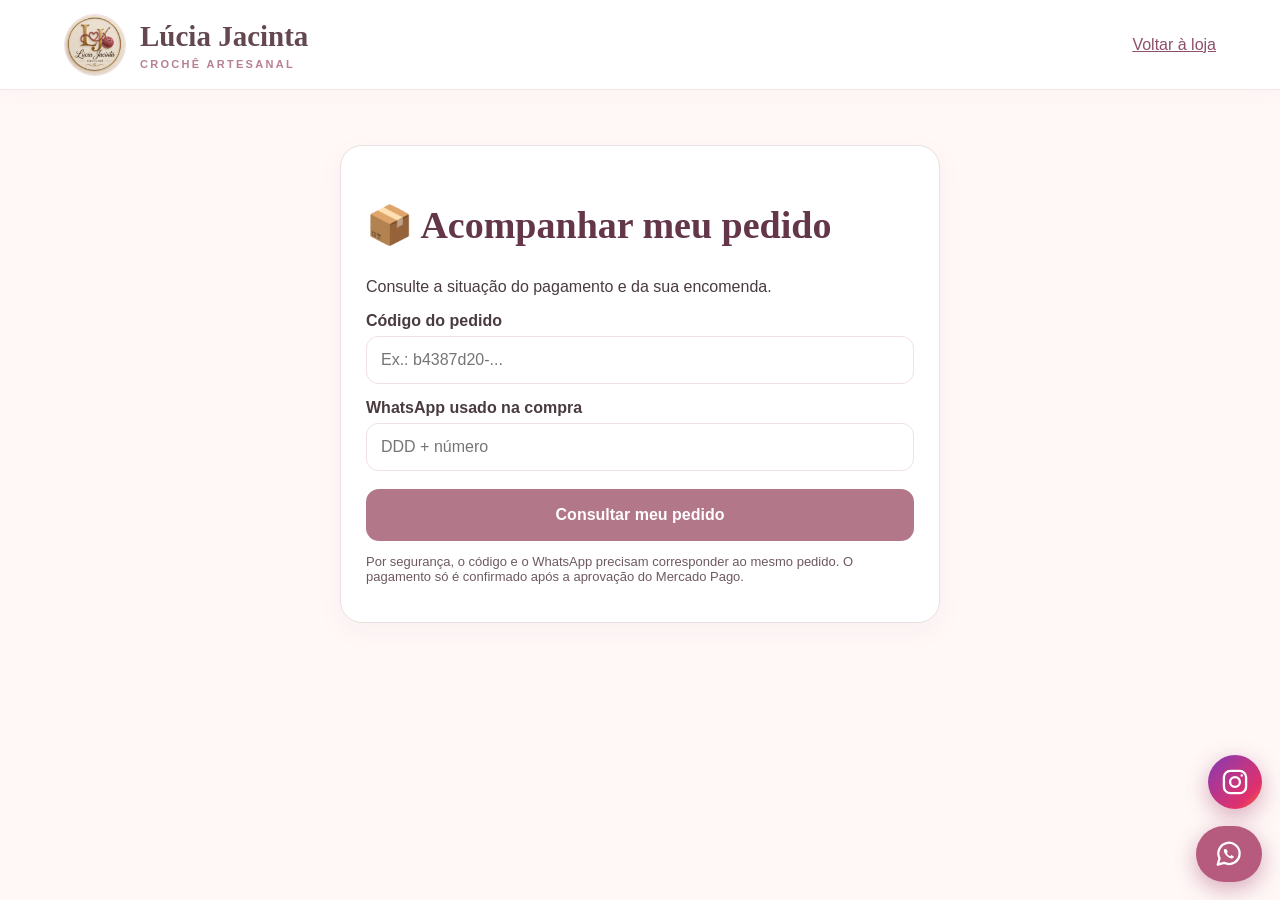
==== commit 2206c670: "Adicionar Instagram acima do WhatsApp no acompanhamento do cliente" ====
--- a/acompanhar.html
+++ b/acompanhar.html
@@ -1 +1 @@
-<!doctype html><html lang="pt-BR"><head><meta charset="utf-8"><meta name="viewport" content="width=device-width,initial-scale=1"><title>Acompanhar encomenda | Lúcia Jacinta Crochê</title><link rel="stylesheet" href="style.css?v=471"><style>body{background:#fff8f7}.track-wrap{max-width:640px;margin:35px auto;padding:20px}.track-card{background:#fff;border:1px solid #eadfe1;border-radius:22px;padding:25px;box-shadow:0 8px 30px #6336490a}.track-card h1{font:700 clamp(26px,6vw,38px) Georgia,serif;color:#633649}.track-card label{display:block;margin:15px 0 6px;font-weight:600}.track-card input{width:100%;box-sizing:border-box}.track-card button{width:100%;margin-top:18px}.track-result{margin-top:20px;border-radius:15px;background:#fff6f9;padding:18px;line-height:1.7}.track-steps{display:grid;gap:8px;margin:12px 0}.track-step{padding:10px;border-radius:10px;background:#f2edf0;color:#796e73}.track-step.done{background:#e6f5ea;color:#236c42}.track-step.current{outline:2px solid #a96783;font-weight:700}.track-note{font-size:13px;color:#6d5962}a{color:#8d506a}</style></head><body><header class="header"><a href="/" class="brand"><img src="assets/logo.jpg" alt=""><span><strong>Lúcia Jacinta</strong><small>CROCHÊ ARTESANAL</small></span></a><a href="/">Voltar à loja</a></header><main class="track-wrap"><section class="track-card"><h1>📦 Acompanhar meu pedido</h1><p>Consulte a situação do pagamento e da sua encomenda.</p><form id="trackForm"><label for="code">Código do pedido</label><input class="field" id="code" required placeholder="Ex.: b4387d20-..." autocomplete="off"><label for="phone">WhatsApp usado na compra</label><input class="field" id="phone" type="tel" inputmode="tel" required placeholder="DDD + número" autocomplete="tel"><button class="btn" id="lookup" type="submit">Consultar meu pedido</button></form><div id="result" class="track-result" role="status" aria-live="polite" hidden></div><p class="track-note">Por segurança, o código e o WhatsApp precisam corresponder ao mesmo pedido. O pagamento só é confirmado após a aprovação do Mercado Pago.</p></section></main><script>(()=>{'use strict';const $=x=>document.getElementById(x);const qs=new URLSearchParams(location.search);if(qs.get('id'))$('code').value=qs.get('id');const names={recebido:'Pedido recebido',producao:'Em produção',pronto:'Pronto para envio',enviado:'Enviado',entregue:'Entregue'};const stages=Object.keys(names);$('trackForm').addEventListener('submit',async e=>{e.preventDefault();const id=$('code').value.trim(),phone=$('phone').value.replace(/\D/g,'');const el=$('result');el.hidden=false;el.textContent='Consultando pedido...';$('lookup').disabled=true;try{const r=await fetch('/api/status-pedido?tracking=1&id='+encodeURIComponent(id)+'&phone='+encodeURIComponent(phone),{cache:'no-store'});const raw=await r.text();let data;try{data=JSON.parse(raw)}catch{throw Error('Não foi possível consultar agora. Atualize a página e tente novamente.')}if(!r.ok)throw Error(data.error||'Não foi possível consultar');const payment={approved:'✅ Pagamento confirmado',pending:'⏳ Aguardando pagamento',rejected:'❌ Pagamento recusado',cancelled:'❌ Pagamento cancelado',refunded:'↩️ Pagamento estornado'}[data.status]||'⏳ Pagamento em análise';el.replaceChildren();const title=document.createElement('strong');title.textContent=payment;el.append(title);if(data.status==='approved'){const heading=document.createElement('p');heading.textContent='Andamento da encomenda:';el.append(heading);const list=document.createElement('div');list.className='track-steps';const n=Math.max(0,stages.indexOf(data.andamento));stages.forEach((stage,i)=>{const step=document.createElement('div');step.className='track-step'+(i<=n?' done':'')+(i===n?' current':'');step.textContent=(i<=n?'✓ ':'○ ')+names[stage];list.append(step)});el.append(list)}else{const note=document.createElement('p');note.textContent='O andamento da produção ficará disponível após a confirmação do pagamento.';el.append(note)}}catch(err){el.textContent=err.message}finally{$('lookup').disabled=false}})})();</script></body></html>+<!doctype html><html lang="pt-BR"><head><meta charset="utf-8"><meta name="viewport" content="width=device-width,initial-scale=1"><title>Acompanhar encomenda | Lúcia Jacinta Crochê</title><link rel="stylesheet" href="style.css?v=484"><style>body{background:#fff8f7}.track-wrap{max-width:640px;margin:35px auto;padding:20px}.track-card{background:#fff;border:1px solid #eadfe1;border-radius:22px;padding:25px;box-shadow:0 8px 30px #6336490a}.track-card h1{font:700 clamp(26px,6vw,38px) Georgia,serif;color:#633649}.track-card label{display:block;margin:15px 0 6px;font-weight:600}.track-card input{width:100%;box-sizing:border-box}.track-card button{width:100%;margin-top:18px}.track-result{margin-top:20px;border-radius:15px;background:#fff6f9;padding:18px;line-height:1.7}.track-steps{display:grid;gap:8px;margin:12px 0}.track-step{padding:10px;border-radius:10px;background:#f2edf0;color:#796e73}.track-step.done{background:#e6f5ea;color:#236c42}.track-step.current{outline:2px solid #a96783;font-weight:700}.track-note{font-size:13px;color:#6d5962}a{color:#8d506a}</style></head><body><header class="header"><a href="/" class="brand"><img src="assets/logo.jpg" alt=""><span><strong>Lúcia Jacinta</strong><small>CROCHÊ ARTESANAL</small></span></a><a href="/">Voltar à loja</a></header><main class="track-wrap"><section class="track-card"><h1>📦 Acompanhar meu pedido</h1><p>Consulte a situação do pagamento e da sua encomenda.</p><form id="trackForm"><label for="code">Código do pedido</label><input class="field" id="code" required placeholder="Ex.: b4387d20-..." autocomplete="off"><label for="phone">WhatsApp usado na compra</label><input class="field" id="phone" type="tel" inputmode="tel" required placeholder="DDD + número" autocomplete="tel"><button class="btn" id="lookup" type="submit">Consultar meu pedido</button></form><div id="result" class="track-result" role="status" aria-live="polite" hidden></div><p class="track-note">Por segurança, o código e o WhatsApp precisam corresponder ao mesmo pedido. O pagamento só é confirmado após a aprovação do Mercado Pago.</p></section></main><a class="floating-instagram" href="https://www.instagram.com/ljcro_che?obrf=MWdkcGFkeTViNHphOA==" target="_blank" rel="noopener noreferrer" aria-label="Instagram da Lúcia Jacinta Crochê" title="Instagram"><svg viewBox="0 0 24 24" width="28" height="28" fill="none" stroke="currentColor" stroke-width="2" stroke-linecap="round" stroke-linejoin="round" aria-hidden="true"><rect x="2.5" y="2.5" width="19" height="19" rx="5.5"/><circle cx="12" cy="12" r="4.2"/><circle cx="17.8" cy="6.4" r="1" fill="currentColor" stroke="none"/></svg></a><a class="floating-whatsapp" href="https://wa.me/5561994022266" target="_blank" rel="noopener noreferrer" aria-label="Conversar com a loja pelo WhatsApp" title="WhatsApp"><svg class="whatsapp-symbol" xmlns="http://www.w3.org/2000/svg" viewBox="0 0 24 24" aria-hidden="true" fill="none" stroke="currentColor" stroke-width="1.8" stroke-linecap="round" stroke-linejoin="round"><path d="M20.5 11.5a8.5 8.5 0 0 1-12.4 7.55L3 20.5l1.45-5.1A8.5 8.5 0 1 1 20.5 11.5Z"/><path d="M8.6 7.9c-.4.2-.8 1-.7 1.7.2 2.3 3.4 5.5 5.8 5.9.8.1 1.6-.3 1.9-.8l.3-.8-2.1-1.1-.9 1c-1.1-.4-2.1-1.4-2.7-2.6l.9-.9-1.1-2.2-.9-.2Z" fill="currentColor" stroke="none"/></svg></a><script>(()=>{'use strict';const $=x=>document.getElementById(x);const qs=new URLSearchParams(location.search);if(qs.get('id'))$('code').value=qs.get('id');const names={recebido:'Pedido recebido',producao:'Em produção',pronto:'Pronto para envio',enviado:'Enviado',entregue:'Entregue'};const stages=Object.keys(names);let lastLookup=null;document.addEventListener('visibilitychange',()=>{if(document.visibilityState==='visible'&&lastLookup&&Date.now()-lastLookup.at>30000){$('trackForm').requestSubmit()}});$('trackForm').addEventListener('submit',async e=>{e.preventDefault();const id=$('code').value.trim(),phone=$('phone').value.replace(/\D/g,'');lastLookup={at:Date.now()};const el=$('result');el.hidden=false;el.textContent='Consultando pedido...';$('lookup').disabled=true;try{const r=await fetch('/api/status-pedido?tracking=1&id='+encodeURIComponent(id)+'&phone='+encodeURIComponent(phone),{cache:'no-store'});const raw=await r.text();let data;try{data=JSON.parse(raw)}catch{throw Error('Não foi possível consultar agora. Atualize a página e tente novamente.')}if(!r.ok)throw Error(data.error||'Não foi possível consultar');const payment={approved:'✅ Pagamento confirmado',pending:'⏳ Aguardando pagamento',rejected:'❌ Pagamento recusado',cancelled:'❌ Pagamento cancelado',refunded:'↩️ Pagamento estornado'}[data.status]||'⏳ Pagamento em análise';el.replaceChildren();const title=document.createElement('strong');title.textContent=payment;el.append(title);if(data.status==='approved'){const heading=document.createElement('p');heading.textContent='Andamento da encomenda:';el.append(heading);const list=document.createElement('div');list.className='track-steps';const n=Math.max(0,stages.indexOf(data.andamento));stages.forEach((stage,i)=>{const step=document.createElement('div');step.className='track-step'+(i<=n?' done':'')+(i===n?' current':'');step.textContent=(i<=n?'✓ ':'○ ')+names[stage];list.append(step)});el.append(list)}else{const note=document.createElement('p');note.textContent='O andamento da produção ficará disponível após a confirmação do pagamento.';el.append(note)}}catch(err){el.textContent=err.message}finally{$('lookup').disabled=false}})})();</script></body></html>
--- a/style.css
+++ b/style.css
@@ -324,3 +324,30 @@
 .header .track-animated .track-arrow{color:#b44b78}
 .header .track-animated:hover{box-shadow:0 0 16px #e9a0be88}
 @media(prefers-reduced-motion:reduce){.header .track-animated .track-orbit{animation:none!important}}
+
+/* Transicao suave ao trocar de anuncio no destaque */
+@keyframes heroMessageIn{0%{opacity:0;transform:translateY(16px) scale(.985);filter:blur(5px)}60%{opacity:1;filter:blur(0)}100%{opacity:1;transform:translateY(0) scale(1);filter:blur(0)}}
+.hero-announcement.hero-message-in{animation:heroMessageIn .72s cubic-bezier(.2,.8,.2,1) both}
+@media(prefers-reduced-motion:reduce){.hero-announcement.hero-message-in{animation:none}}
+
+/* Transicao suave ao alternar os anuncios e suas imagens */
+.hero-art img.hero-art-enter{animation:heroArtEnter .75s cubic-bezier(.2,.7,.2,1) both}
+@keyframes heroArtEnter{from{opacity:.35;transform:translateY(12px) scale(.96);filter:blur(5px)}to{opacity:1;transform:translateY(0) scale(1);filter:blur(0)}}
+@media(prefers-reduced-motion:reduce){.hero-art img.hero-art-enter{animation:none}}
+
+/* Abas do painel: referência visual de três cartões rosados */
+.admin-tabs{display:grid;grid-template-columns:1fr 1.36fr 1fr;gap:14px;margin:16px 0 24px;padding:0;background:transparent;border:0;box-shadow:none}
+.admin-tabs .admin-tab{appearance:none;display:flex;align-items:center;justify-content:center;gap:14px;min-width:0;min-height:88px;padding:15px 16px;border:2px solid #f7bfd4;border-radius:20px;background:linear-gradient(145deg,#fff,#fffafb);color:#34272c;font:800 clamp(15px,1.8vw,24px)/1.15 system-ui,-apple-system,sans-serif;box-shadow:0 6px 18px #d37a9b20;cursor:pointer;transition:transform .2s ease,box-shadow .2s ease,border-color .2s ease,background .2s ease;text-align:center}
+.admin-tabs .admin-tab-icon{font-size:clamp(30px,3.6vw,52px);line-height:1;flex-shrink:0}
+.admin-tabs .admin-tab[aria-pressed="true"]{border-color:#b17689;background:linear-gradient(135deg,#fff1f6,#fff);box-shadow:0 5px 18px #b1768940}
+.admin-tabs .admin-tab:active{transform:scale(.98)}
+.admin-tabs .admin-tab:focus-visible{outline:3px solid #99536c;outline-offset:3px}
+@media(max-width:760px){.admin-tabs{grid-template-columns:repeat(3,minmax(0,1fr));gap:7px;margin:12px 0 20px}.admin-tabs .admin-tab{flex-direction:column;gap:7px;min-height:100px;padding:11px 5px;border-radius:14px;font-size:clamp(10px,2.9vw,14px);overflow-wrap:anywhere}.admin-tabs .admin-tab-icon{font-size:clamp(25px,7vw,38px)}}
+@media(prefers-reduced-motion:reduce){.admin-tabs .admin-tab{transition:none}}
+
+/* Instagram flutuante acima do WhatsApp */
+.floating-instagram{position:fixed;right:18px;bottom:91px;z-index:8;display:flex;align-items:center;justify-content:center;width:54px;height:54px;border-radius:50%;background:linear-gradient(135deg,#833ab4,#c13584 48%,#e1306c 76%,#f77737);color:#fff;text-decoration:none;box-shadow:0 7px 22px #a4477070;transition:transform .2s ease,box-shadow .2s ease}
+.floating-instagram:hover{transform:translateY(-3px);box-shadow:0 10px 25px #a4477088}
+.floating-instagram:focus-visible{outline:3px solid #552047;outline-offset:3px}
+@media(max-width:750px){.floating-instagram{right:14px;bottom:84px;width:54px;height:54px}}
+@media(prefers-reduced-motion:reduce){.floating-instagram{transition:none}}
